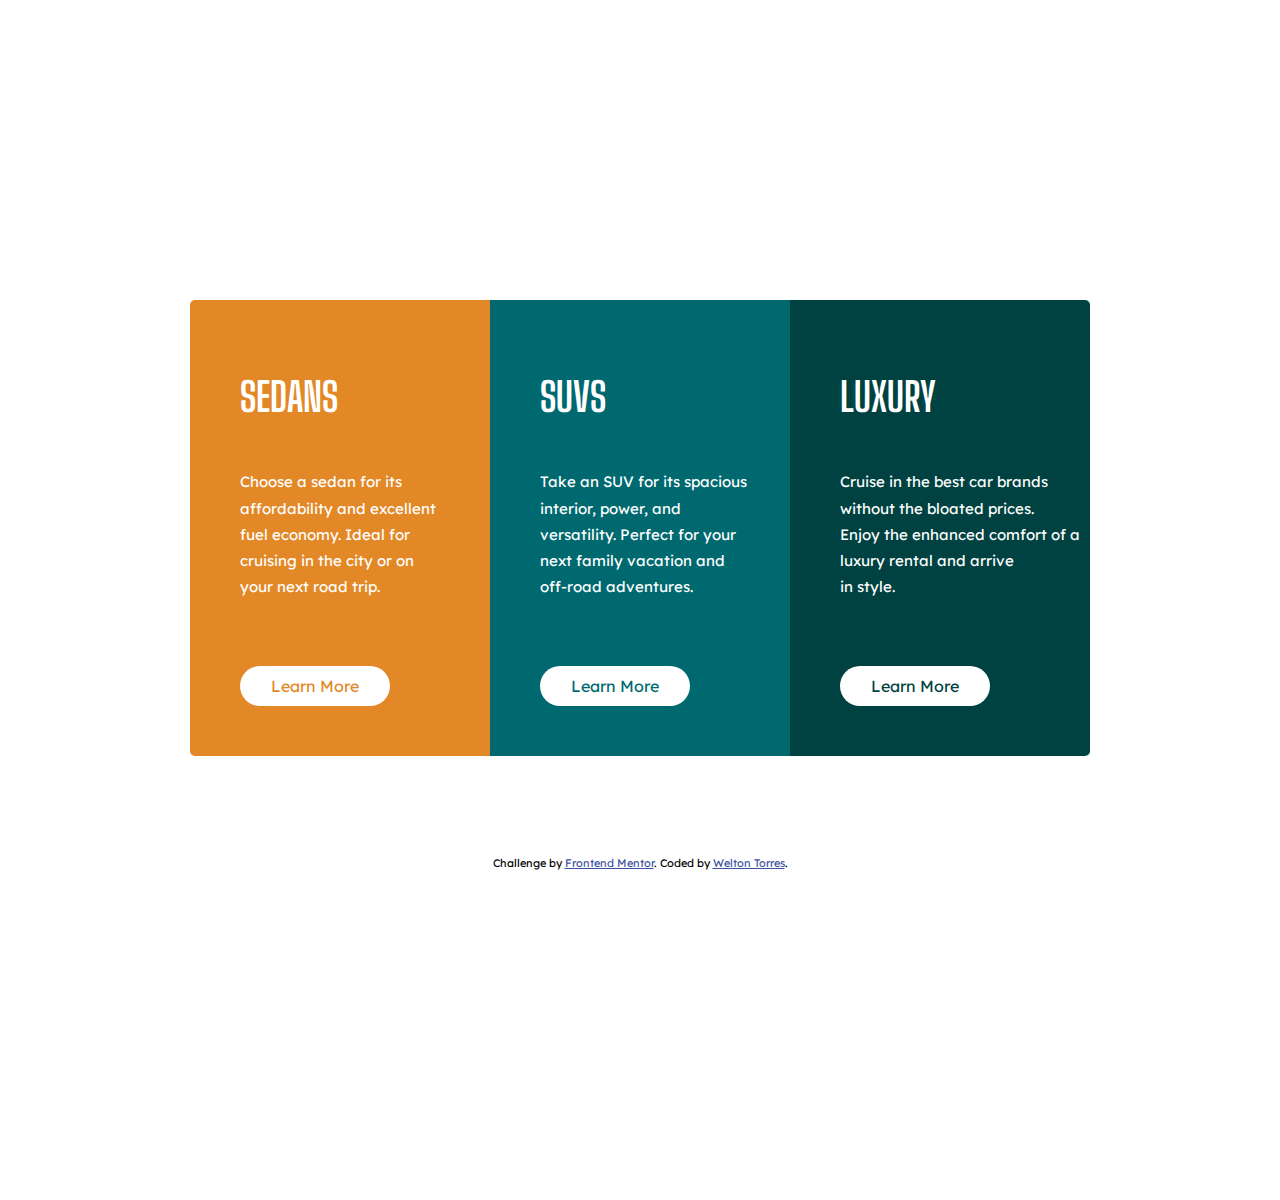
==== index.html @ 79c63b8a "Add files via upload" ====
<!DOCTYPE html>
<html lang="en">
<head>
  <meta charset="UTF-8">
  <meta name="viewport" content="width=device-width, initial-scale=1.0"><link href="https://fonts.googleapis.com/css2?family=Lexend+Deca&display=swap" rel="stylesheet">
  <link href="https://fonts.googleapis.com/css2?family=Big+Shoulders+Display:wght@700&display=swap" rel="stylesheet">
  <link rel="stylesheet" href="style.css">

  <link rel="icon" type="image/png" sizes="32x32" href="./images/favicon-32x32.png">
  
  <title>3-column preview card component</title>

  <!-- Feel free to remove these styles or customise in your own stylesheet 👍 -->
  <style>
    .attribution { font-size: 11px; text-align: center; }
    .attribution a { color: hsl(228, 45%, 44%); }
  </style>
</head>
<body>
  <div class="container">
    <div class="sedans">
      <img src="icon-sedans.svg" alt="">
      <h2>SEDANS</h2>
        <p>
         Choose a sedan for its<br> affordability and excellent<br> fuel economy. Ideal for<br> cruising in the city or on<br> your next road trip.
        </p>
      <button>Learn More</button>
    </div>
    <div class="suvs">
      <img src="icon-suvs.svg" alt="">
      <h2>SUVS</h2>
        <p>
        Take an SUV for its spacious<br> interior, power, and<br> versatility. Perfect for your<br> next family vacation and<br> off-road adventures.
        </p>
       <button>Learn More</button>
    </div>
    <div class="luxury">
      <img src="icon-luxury.svg" alt="">
      <h2>LUXURY</h2>
        <p>
         Cruise in the best car brands<br> without the bloated prices.<br> Enjoy the enhanced comfort of a luxury rental and arrive<br> in style. 
        </p>
      <button>Learn More</button>
    </div>  
  </div>
  <div class="attribution">
    Challenge by <a href="https://www.frontendmentor.io?ref=challenge" target="_blank">Frontend Mentor</a>. 
    Coded by <a href="#">Welton Torres</a>.
  </div>
</body>
</html>
---- style.css ----
* {
	font-family: 'Lexend Deca', sans-serif;
}

html {
	height: 100%;
}

body {
	margin-top: 300px;
	background-color: white;
	height: 100%;
	min-height: 100%;
	justify-content: center;
	align-items: center;
	/* box-sizing: border-box; */
}

h2 {
	font-family: 'Big Shoulders Display', cursive;
	margin-left: 50px;
	font-size: 40px;
}

p {
	margin-left: 50px;
	line-height: 1.75;
	font-size: 15px;
}

img {
	width: 50px;
	margin-left: 50px;
	margin-top: 40px;
}

button {
	background-color: white;
	width: 150px;
	height: 40px;
	border-radius: 60px;
	border: none;
	font-size: 16px;
	margin-left: 50px;
	margin-top: 50px;
	margin-bottom: 50px;

}



.container {
	display: flex;
	align-content: center;
	justify-content: center;
	color: white;
	background-color: white;
}


.sedans {
	background-color: hsl(31, 77%, 52%);
	display: flex;
	width: 300px;
	flex-direction: column;
	align-content: center;
	justify-content: center;
	border-top-left-radius: 5px;
	border-bottom-left-radius: 5px;
}	

.sedans button {
	color: hsl(31, 77%, 52%);
}


.suvs {
	background-color: hsl(184, 100%, 22%);
	display: flex;
	width: 300px;
	flex-direction: column;
	align-content: center;
	justify-content: center;
}

.suvs button {
	color: hsl(184, 100%, 22%);
}


.luxury {
	background-color: hsl(179, 100%, 13%);
	display: flex;
	width: 300px;
	flex-direction: column;
	align-content: center;
	justify-content: center;
	border-top-right-radius: 5px;
	border-bottom-right-radius: 5px;
}

.luxury button {
	color:  hsl(179, 100%, 13%);
}

.attribution {
	margin-top: 100px;
}
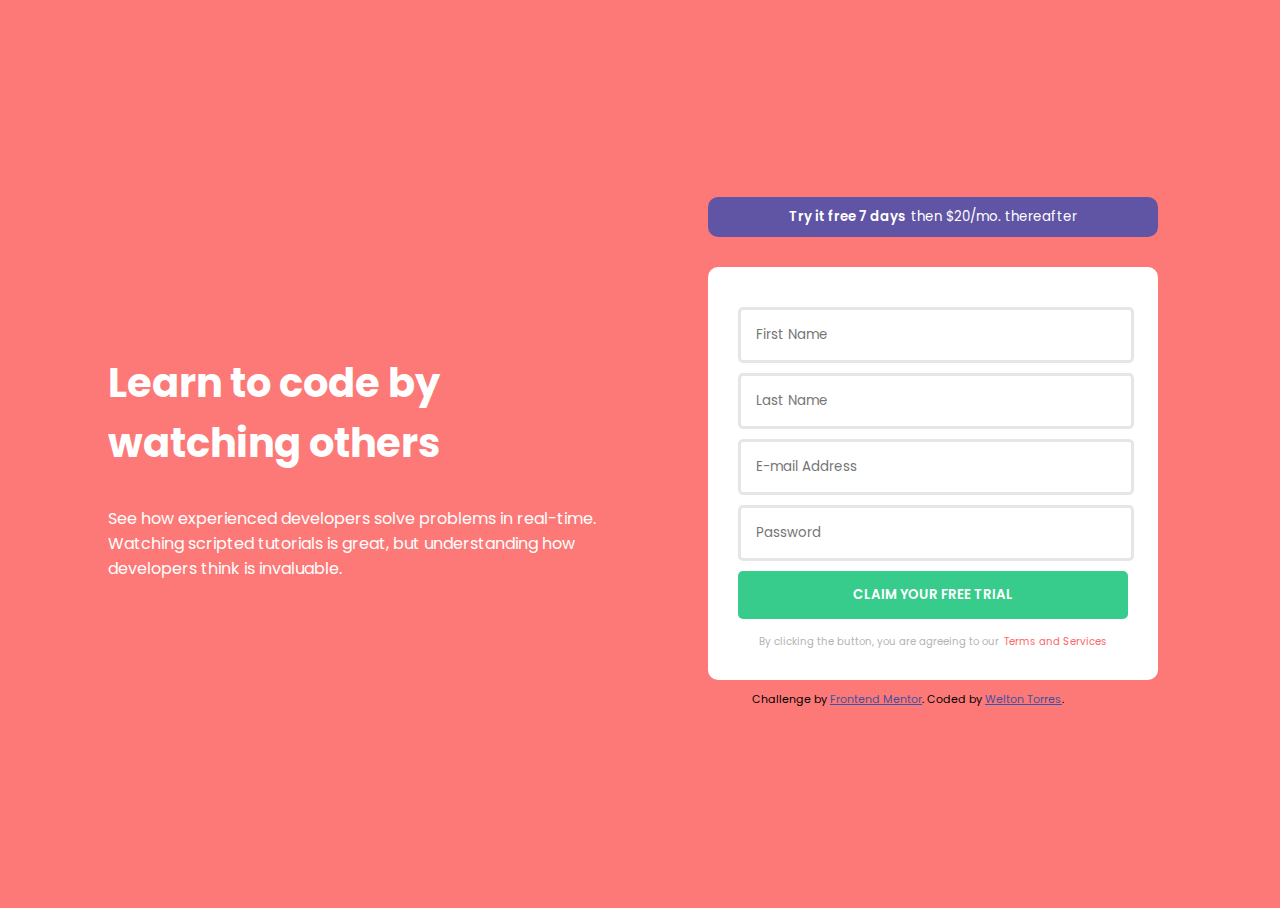
==== commit 625cd9f8: "Add files via upload" ====
--- a/index.html
+++ b/index.html
@@ -2,50 +2,66 @@
 <html lang="en">
 <head>
   <meta charset="UTF-8">
-  <meta name="viewport" content="width=device-width, initial-scale=1.0"><link href="https://fonts.googleapis.com/css2?family=Lexend+Deca&display=swap" rel="stylesheet">
-  <link href="https://fonts.googleapis.com/css2?family=Big+Shoulders+Display:wght@700&display=swap" rel="stylesheet">
+  <meta name="viewport" content="width=device-width, initial-scale=1.0"> 
   <link rel="stylesheet" href="style.css">
-
+  <link href="https://fonts.googleapis.com/css2?family=Poppins:wght@400;500;600;700&display=swap" rel="stylesheet">
   <link rel="icon" type="image/png" sizes="32x32" href="./images/favicon-32x32.png">
   
-  <title>3-column preview card component</title>
-
-  <!-- Feel free to remove these styles or customise in your own stylesheet 👍 -->
+  <title>Intro component with sign up form</title>
   <style>
     .attribution { font-size: 11px; text-align: center; }
     .attribution a { color: hsl(228, 45%, 44%); }
   </style>
 </head>
 <body>
-  <div class="container">
-    <div class="sedans">
-      <img src="icon-sedans.svg" alt="">
-      <h2>SEDANS</h2>
-        <p>
-         Choose a sedan for its<br> affordability and excellent<br> fuel economy. Ideal for<br> cruising in the city or on<br> your next road trip.
-        </p>
-      <button>Learn More</button>
-    </div>
-    <div class="suvs">
-      <img src="icon-suvs.svg" alt="">
-      <h2>SUVS</h2>
-        <p>
-        Take an SUV for its spacious<br> interior, power, and<br> versatility. Perfect for your<br> next family vacation and<br> off-road adventures.
-        </p>
-       <button>Learn More</button>
-    </div>
-    <div class="luxury">
-      <img src="icon-luxury.svg" alt="">
-      <h2>LUXURY</h2>
-        <p>
-         Cruise in the best car brands<br> without the bloated prices.<br> Enjoy the enhanced comfort of a luxury rental and arrive<br> in style. 
-        </p>
-      <button>Learn More</button>
+  <div class="bigcontainer">
+    <div class="container1">
+      <div class="textbox">
+      <h2>Learn to code by<br> watching others</h2>
+
+      <p>See how experienced developers solve problems in real-time.<br> Watching scripted tutorials is great, but understanding how <br>developers think is invaluable.</p> 
+      </div>
     </div>  
-  </div>
-  <div class="attribution">
-    Challenge by <a href="https://www.frontendmentor.io?ref=challenge" target="_blank">Frontend Mentor</a>. 
-    Coded by <a href="#">Welton Torres</a>.
+      
+    
+    <div class="container2">
+      <button type="submit" class="tryitfree">
+          Try it free 7 days <span>then $20/mo. thereafter</span>
+      </button>
+
+      <div class="form">
+        <form action="">     
+          <div>
+            <input type="text" name="first-name" id="first-name" placeholder="First Name" required="required">
+          </div>
+          <div>
+            <input type="text" name="last-name" id="last-name" placeholder="Last Name">
+          </div>
+          <div>
+            <input type="e-mail" name="email" id="e-mail"placeholder="E-mail Address">
+          </div>
+          <div>
+            <input type="Password" name="password" id="password"placeholder="Password">
+          </div>             
+        
+          <div class="claimfree"> 
+            <button type="submit">
+              <p>Claim your free trial</p>
+              </button> 
+          </div> 
+       
+          <div class="termsandservices">   
+            By clicking the button, you are agreeing to our<span>Terms and Services</span>
+          </div>  
+        </form>
+         <footer>
+          <p class="attribution">
+            Challenge by <a href="https://www.frontendmentor.io?ref=challenge" target="_blank">Frontend Mentor</a>. 
+            Coded by <a href="#">Welton Torres</a>.
+          </p>
+        </footer>
+      </div>           
+    </div>    
   </div>
 </body>
 </html>--- a/style.css
+++ b/style.css
@@ -1,123 +1,133 @@
+
 * {
-	font-family: 'Lexend Deca', sans-serif;
+	font-family: 'Poppins', sans-serif;
+	
 }
+
 
 html {
 	height: 100%;
+	background-image: url('bg-intro-desktop.png');
+	background-color: #FC7977;
+	
 }
 
+
 body {
-	margin-top: 300px;
-	background-color: white;
+	display: flex;
+	width: 100%;
 	height: 100%;
 	min-height: 100%;
-	justify-content: center;
-	align-items: center;
-	/* box-sizing: border-box; */
+	
 }
 
+
+.bigcontainer {
+	display: flex;
+	align-items: center;
+	justify-content: center;
+	
+}
+
+
+.container1 {
+	color: white;
+	padding: 100px;
+	width: 500px;
+	font-size: 16px;
+}
+	
 h2 {
-	font-family: 'Big Shoulders Display', cursive;
-	margin-left: 50px;
 	font-size: 40px;
 }
 
-p {
-	margin-left: 50px;
-	line-height: 1.75;
-	font-size: 15px;
+.container2 {
+	width: 400px;
+	margin-right: 50px;
+	
+}
+.tryitfree {
+	display: flex;
+	justify-content: center;
+	background-color: hsl(248, 32%, 49%);
+	color: white;
+	font-weight: 600;
+	border-radius: 10px;
+	border: none;
+	width: 450px;
+	padding: 10px;
 }
 
-img {
-	width: 50px;
-	margin-left: 50px;
-	margin-top: 40px;
+.tryitfree span {
+	font-weight: 400;
+	margin-left: 5px;
+	display: flex;
+	align-items: center;
+	align-content: center;
 }
 
-button {
+form {
+	width: 390px;
+	display: flex;
+	flex-direction: column;
+	margin-top: 30px;
 	background-color: white;
-	width: 150px;
-	height: 40px;
-	border-radius: 60px;
-	border: none;
-	font-size: 16px;
-	margin-left: 50px;
-	margin-top: 50px;
-	margin-bottom: 50px;
-
+	border-radius: 10px;
+	padding: 30px;
+	
 }
 
+form input {
+	width: 360px;
+	display: flex;
+	border: solid;
+	border-color: #E6E6E6;
+	margin-top: 10px;
+	border-radius: 5px;
+	padding: 15px;
+	
+}
 
-
-.container {
+.claimfree {
+	background-color: hsl(154, 59%, 51%);
 	display: flex;
-	align-content: center;
 	justify-content: center;
 	color: white;
-	background-color: white;
+	font-weight: 600;
+	border-radius: 5px;
+	border: none;
+	width: 390px;
+	margin-top: 10px;
 }
 
-
-.sedans {
-	background-color: hsl(31, 77%, 52%);
+.claimfree button {
+	background-color: hsl(154, 59%, 51%);
 	display: flex;
-	width: 300px;
-	flex-direction: column;
-	align-content: center;
-	justify-content: center;
-	border-top-left-radius: 5px;
-	border-bottom-left-radius: 5px;
-}	
-
-.sedans button {
-	color: hsl(31, 77%, 52%);
+	color: white;
+	border: none;
+	text-transform: uppercase;
+	font-weight: 600;
 }
 
+.termsandservices {
+	display: flex;
+	margin-top: 15px;
+}
 
-.suvs {
-	background-color: hsl(184, 100%, 22%);
-	display: flex;
-	width: 300px;
-	flex-direction: column;
-	align-content: center;
+form .termsandservices {
+	color: #B3B3B3;
+	font-size: 10px;
 	justify-content: center;
 }
 
-.suvs button {
-	color: hsl(184, 100%, 22%);
+.termsandservices span {
+	color: #FD6666;
+	font-size: 10px;
+	justify-content: center;
+	align-items: center;
+	margin-left: 5px;
 }
 
+footer {
 
-.luxury {
-	background-color: hsl(179, 100%, 13%);
-	display: flex;
-	width: 300px;
-	flex-direction: column;
-	align-content: center;
-	justify-content: center;
-	border-top-right-radius: 5px;
-	border-bottom-right-radius: 5px;
 }
-
-.luxury button {
-	color:  hsl(179, 100%, 13%);
-}
-
-.attribution {
-	margin-top: 100px;
-}
-
-
-
-
-
-
-
-
-
-
-
-
-
-
-
